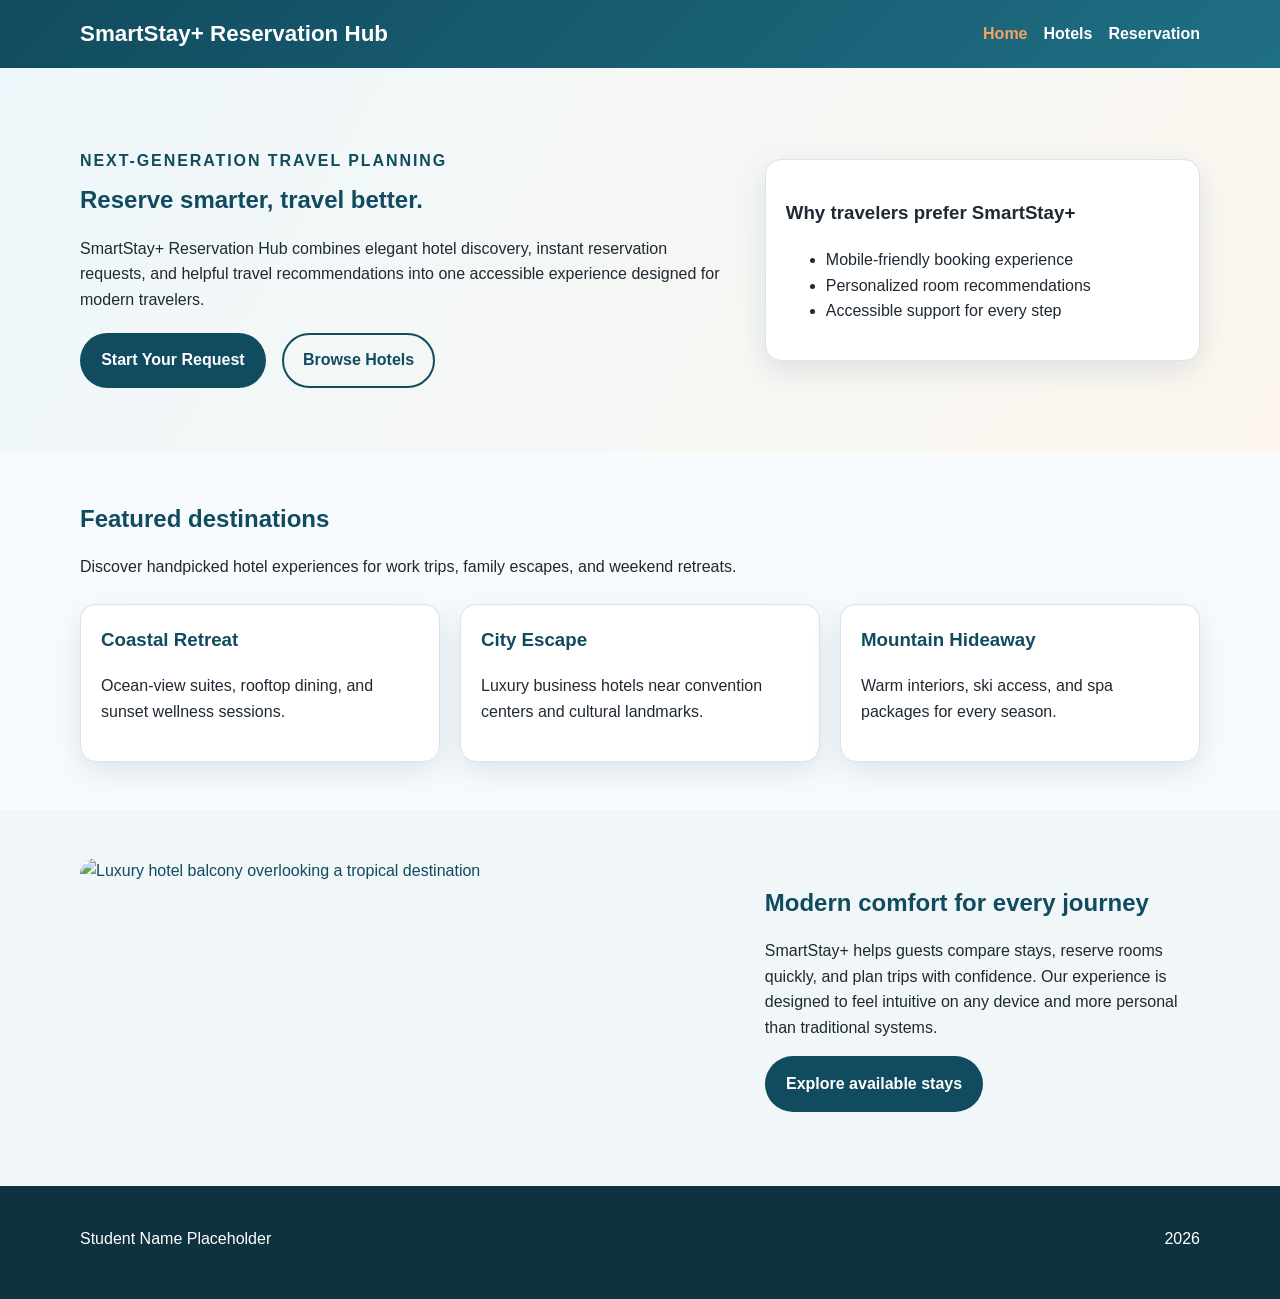
==== index.html @ 15c5ede3 "My updates" ====
<!DOCTYPE html>
<html lang="en">
  <head>
    <meta charset="UTF-8" />
    <meta name="viewport" content="width=device-width, initial-scale=1.0" />
    <meta name="description" content="SmartStay+ Reservation Hub offers modern travel and hospitality booking experiences." />
    <title>SmartStay+ Reservation Hub | Home</title>
    <link rel="stylesheet" href="styles.css" />
  </head>
  <body>
    <header class="site-header">
      <div class="container header-content">
        <a class="brand-link" href="index.html">
          <h1>SmartStay+ Reservation Hub</h1>
        </a>
        <nav aria-label="Primary navigation">
          <ul class="nav-list">
            <li><a href="index.html" class="active">Home</a></li>
            <li><a href="hotels.html">Hotels</a></li>
            <li><a href="reservation.html">Reservation</a></li>
          </ul>
        </nav>
      </div>
    </header>

    <main>
      <section class="hero">
        <div class="container hero-grid">
          <div class="hero-content">
            <p class="eyebrow">Next-generation travel planning</p>
            <h2>Reserve smarter, travel better.</h2>
            <p>
              SmartStay+ Reservation Hub combines elegant hotel discovery, instant reservation requests,
              and helpful travel recommendations into one accessible experience designed for modern travelers.
            </p>
            <div class="hero-actions">
              <a class="button button-primary" href="reservation.html">Start Your Request</a>
              <a class="button button-secondary" href="hotels.html">Browse Hotels</a>
            </div>
          </div>

          <div class="hero-card">
            <h3>Why travelers prefer SmartStay+</h3>
            <ul>
              <li>Mobile-friendly booking experience</li>
              <li>Personalized room recommendations</li>
              <li>Accessible support for every step</li>
            </ul>
          </div>
        </div>
      </section>

      <section class="section">
        <div class="container">
          <div class="section-heading">
            <h2>Featured destinations</h2>
            <p>Discover handpicked hotel experiences for work trips, family escapes, and weekend retreats.</p>
          </div>

          <div class="card-grid">
            <article class="info-card">
              <h3>Coastal Retreat</h3>
              <p>Ocean-view suites, rooftop dining, and sunset wellness sessions.</p>
            </article>
            <article class="info-card">
              <h3>City Escape</h3>
              <p>Luxury business hotels near convention centers and cultural landmarks.</p>
            </article>
            <article class="info-card">
              <h3>Mountain Hideaway</h3>
              <p>Warm interiors, ski access, and spa packages for every season.</p>
            </article>
          </div>
        </div>
      </section>

      <section class="section section-alt">
        <div class="container spotlight-grid">
          <div class="spotlight-image">
            <a href="https://www.booking.com" target="_blank" rel="noopener noreferrer">
              <img src="https://images.unsplash.com/photo-1505693416388-ac5ce068fe85?auto=format&fit=crop&w=900&q=80" alt="Luxury hotel balcony overlooking a tropical destination" />
            </a>
          </div>
          <div class="spotlight-copy">
            <h2>Modern comfort for every journey</h2>
            <p>
              SmartStay+ helps guests compare stays, reserve rooms quickly, and plan trips with confidence.
              Our experience is designed to feel intuitive on any device and more personal than traditional systems.
            </p>
            <a class="button button-primary" href="hotels.html">Explore available stays</a>
          </div>
        </div>
      </section>
    </main>

    <footer class="site-footer">
      <div class="container footer-content">
        <p>Student Name Placeholder</p>
        <p>2026</p>
      </div>
    </footer>
  </body>
</html>
---- styles.css ----
:root {
  --primary-color: #114b5f;
  --accent-color: #f4a261;
  --background-color: #f8fbfd;
  --surface-color: #ffffff;
  --text-color: #1f2933;
  --muted-color: #5b6b7a;
  --border-color: #d9e3eb;
  --shadow: 0 10px 30px rgba(17, 75, 95, 0.12);
}

* {
  box-sizing: border-box;
}

body {
  margin: 0;
  font-family: Arial, Helvetica, sans-serif;
  line-height: 1.6;
  color: var(--text-color);
  background-color: var(--background-color);
}

img {
  max-width: 100%;
  display: block;
}

a {
  color: var(--primary-color);
  text-decoration: none;
}

a:hover {
  color: #0b2f3f;
}

.container {
  width: min(1120px, calc(100% - 2rem));
  margin: 0 auto;
}

.site-header {
  background: linear-gradient(135deg, var(--primary-color), #1f6f84);
  color: white;
  padding: 1rem 0;
}

.header-content {
  display: flex;
  align-items: center;
  justify-content: space-between;
  gap: 1rem;
}

.brand-link {
  color: white;
}

.brand-link h1 {
  margin: 0;
  font-size: 1.4rem;
}

.nav-list {
  display: flex;
  gap: 1rem;
  list-style: none;
  margin: 0;
  padding: 0;
}

.nav-list a {
  color: white;
  font-weight: 600;
}

.nav-list a.active,
.nav-list a:hover {
  color: var(--accent-color);
}

.hero {
  background: linear-gradient(120deg, #eef7fb 0%, #fdf7ef 100%);
  padding: 4rem 0;
}

.hero-grid,
.spotlight-grid,
.form-layout {
  display: grid;
  gap: 2rem;
  grid-template-columns: 1.2fr 0.8fr;
  align-items: center;
}

.eyebrow {
  font-weight: 700;
  letter-spacing: 0.12em;
  text-transform: uppercase;
  color: var(--primary-color);
  margin-bottom: 0.5rem;
}

.hero-content h2,
.section-heading h2,
.spotlight-copy h2,
.form-intro h2 {
  margin-top: 0;
  margin-bottom: 0.75rem;
  color: var(--primary-color);
}

.hero-actions,
.form-actions {
  display: flex;
  flex-wrap: wrap;
  gap: 1rem;
  margin-top: 1.25rem;
}

.button {
  display: inline-block;
  padding: 0.8rem 1.2rem;
  border-radius: 999px;
  font-weight: 700;
  border: 2px solid transparent;
  transition: transform 0.2s ease, box-shadow 0.2s ease;
}

.button:hover {
  transform: translateY(-2px);
  box-shadow: var(--shadow);
}

.button-primary {
  background-color: var(--primary-color);
  color: white;
}

.button-secondary {
  color: var(--primary-color);
  border-color: var(--primary-color);
  background-color: transparent;
}

.hero-card,
.info-card,
.hotel-card,
.reservation-form {
  background: var(--surface-color);
  border: 1px solid var(--border-color);
  border-radius: 16px;
  padding: 1.25rem;
  box-shadow: var(--shadow);
}

.section {
  padding: 3rem 0;
}

.section-alt {
  background-color: #f1f6f8;
}

.card-grid {
  display: grid;
  grid-template-columns: repeat(3, minmax(0, 1fr));
  gap: 1.25rem;
  margin-top: 1.5rem;
}

.info-card h3,
.hotel-card h3 {
  margin-top: 0;
  color: var(--primary-color);
}

.spotlight-image img {
  border-radius: 16px;
  min-height: 280px;
  object-fit: cover;
}

.site-footer {
  padding: 1.5rem 0 2rem;
  background: #0f3240;
  color: white;
}

.footer-content {
  display: flex;
  justify-content: space-between;
  gap: 1rem;
  flex-wrap: wrap;
}

.table-wrapper {
  overflow-x: auto;
}

table {
  width: 100%;
  border-collapse: collapse;
  background: var(--surface-color);
  min-width: 600px;
}

caption {
  caption-side: top;
  margin-bottom: 0.75rem;
  font-weight: 700;
  text-align: left;
}

th,
td {
  padding: 0.85rem;
  border-bottom: 1px solid var(--border-color);
  text-align: left;
}

thead {
  background: #e5f0f4;
}

form fieldset {
  border: 1px solid var(--border-color);
  border-radius: 16px;
  padding: 1rem;
}

legend {
  font-weight: 700;
  color: var(--primary-color);
  padding: 0 0.5rem;
}

.form-grid {
  display: grid;
  grid-template-columns: repeat(2, minmax(0, 1fr));
  gap: 1rem;
}

.form-group {
  display: flex;
  flex-direction: column;
  gap: 0.35rem;
}

.form-group.full-width {
  grid-column: 1 / -1;
  margin-top: 0.75rem;
}

label {
  font-weight: 600;
}

input,
select,
textarea {
  padding: 0.8rem;
  border: 1px solid var(--border-color);
  border-radius: 10px;
  font: inherit;
  background-color: white;
}

input:focus,
select:focus,
textarea:focus {
  outline: 2px solid var(--accent-color);
  outline-offset: 2px;
}

@media (max-width: 768px) {
  .header-content,
  .hero-grid,
  .spotlight-grid,
  .form-layout,
  .card-grid,
  .form-grid {
    grid-template-columns: 1fr;
    flex-direction: column;
    align-items: stretch;
  }

  .nav-list {
    flex-direction: column;
    gap: 0.5rem;
  }

  .hero {
    padding: 2.5rem 0;
  }

  .button {
    width: 100%;
    text-align: center;
  }
}

@media (min-width: 769px) and (max-width: 1024px) {
  .card-grid {
    grid-template-columns: repeat(2, minmax(0, 1fr));
  }
}

@media (min-width: 1025px) {
  .hero-grid,
  .spotlight-grid,
  .form-layout {
    grid-template-columns: 1.2fr 0.8fr;
  }
}
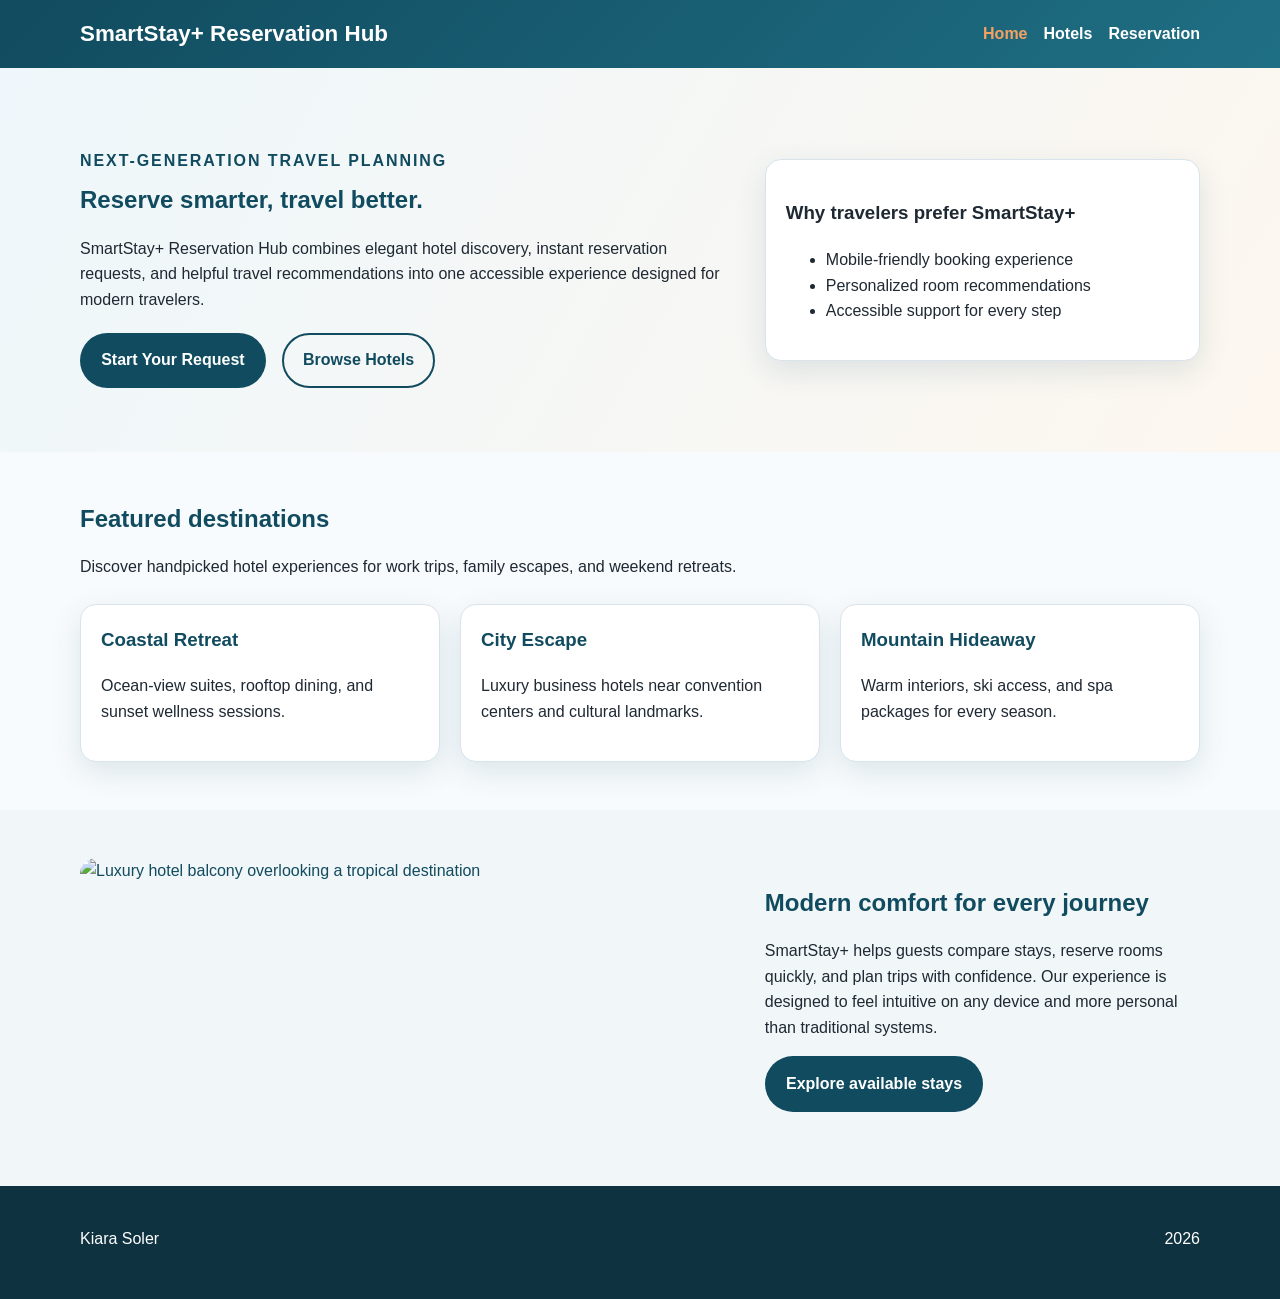
==== commit 9d852d22: "edits" ====
--- a/index.html
+++ b/index.html
@@ -95,7 +95,7 @@
 
     <footer class="site-footer">
       <div class="container footer-content">
-        <p>Student Name Placeholder</p>
+        <p>Kiara Soler</p>
         <p>2026</p>
       </div>
     </footer>
